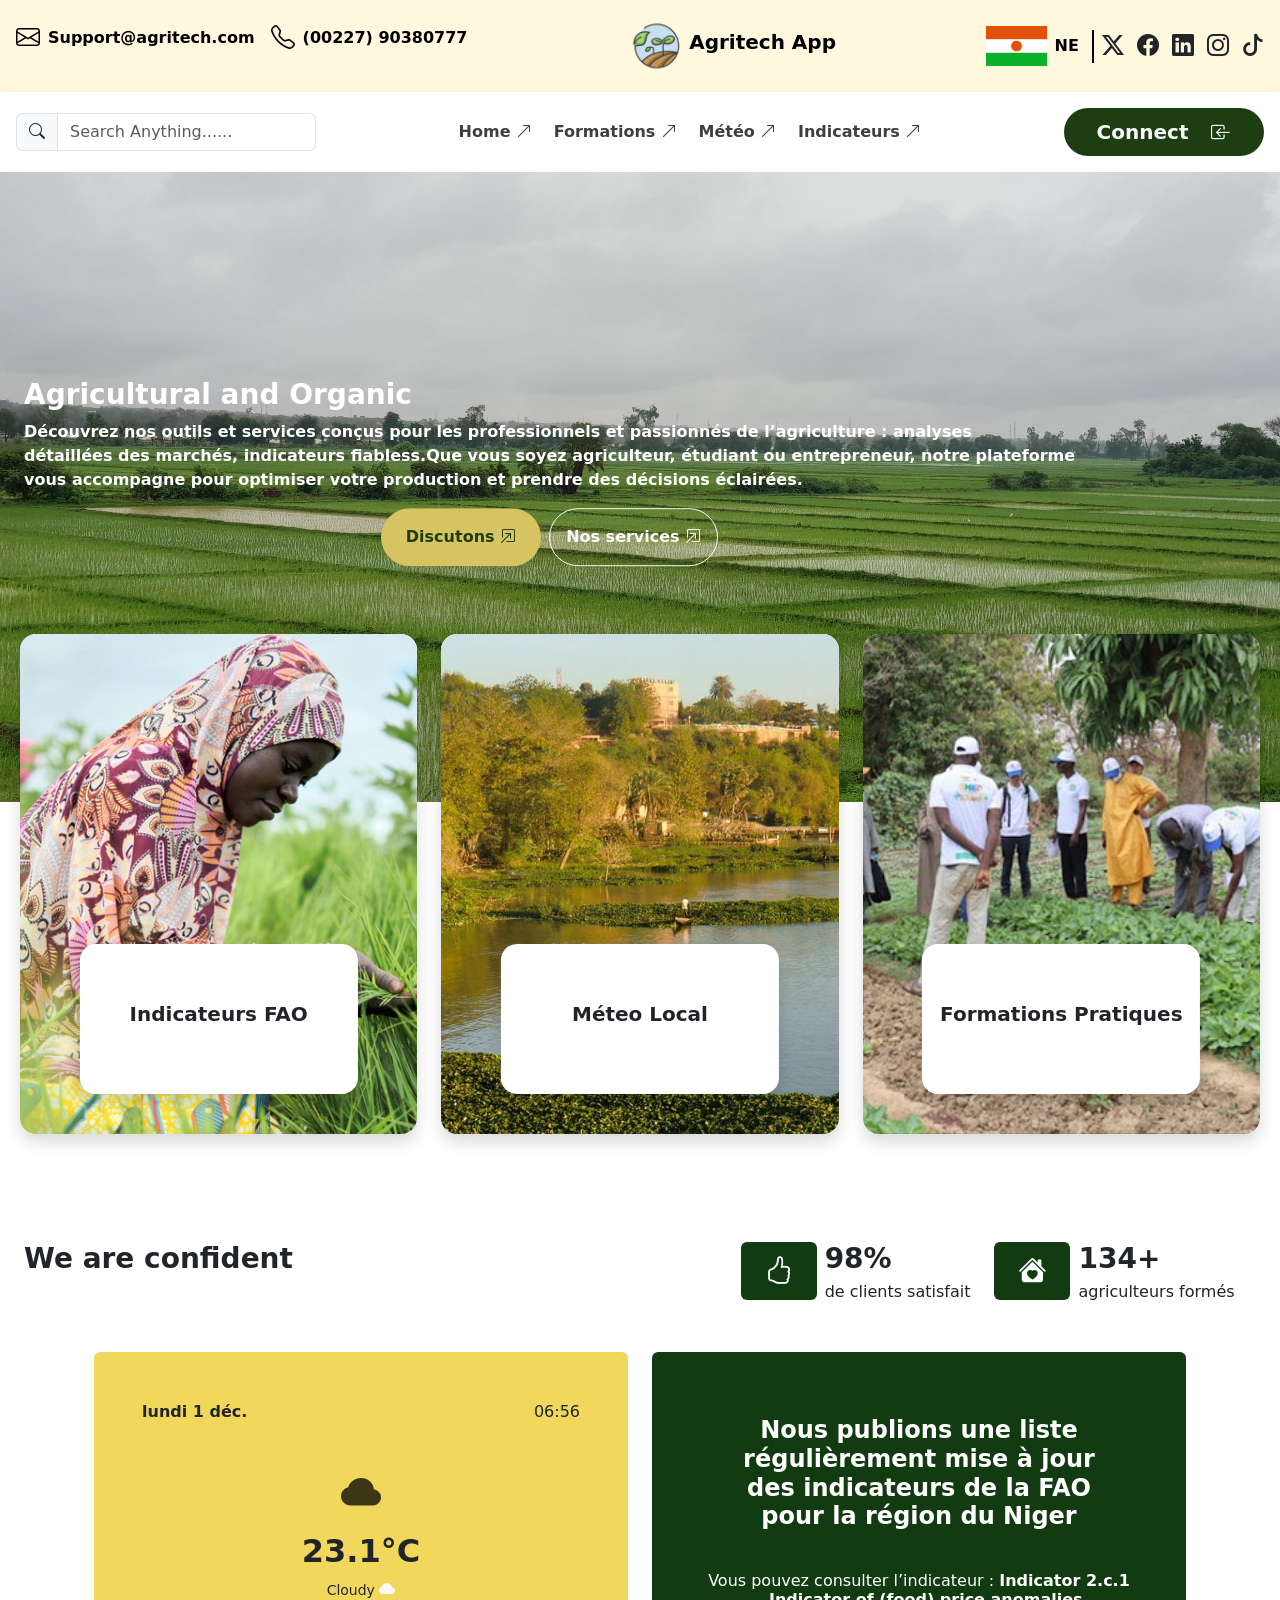
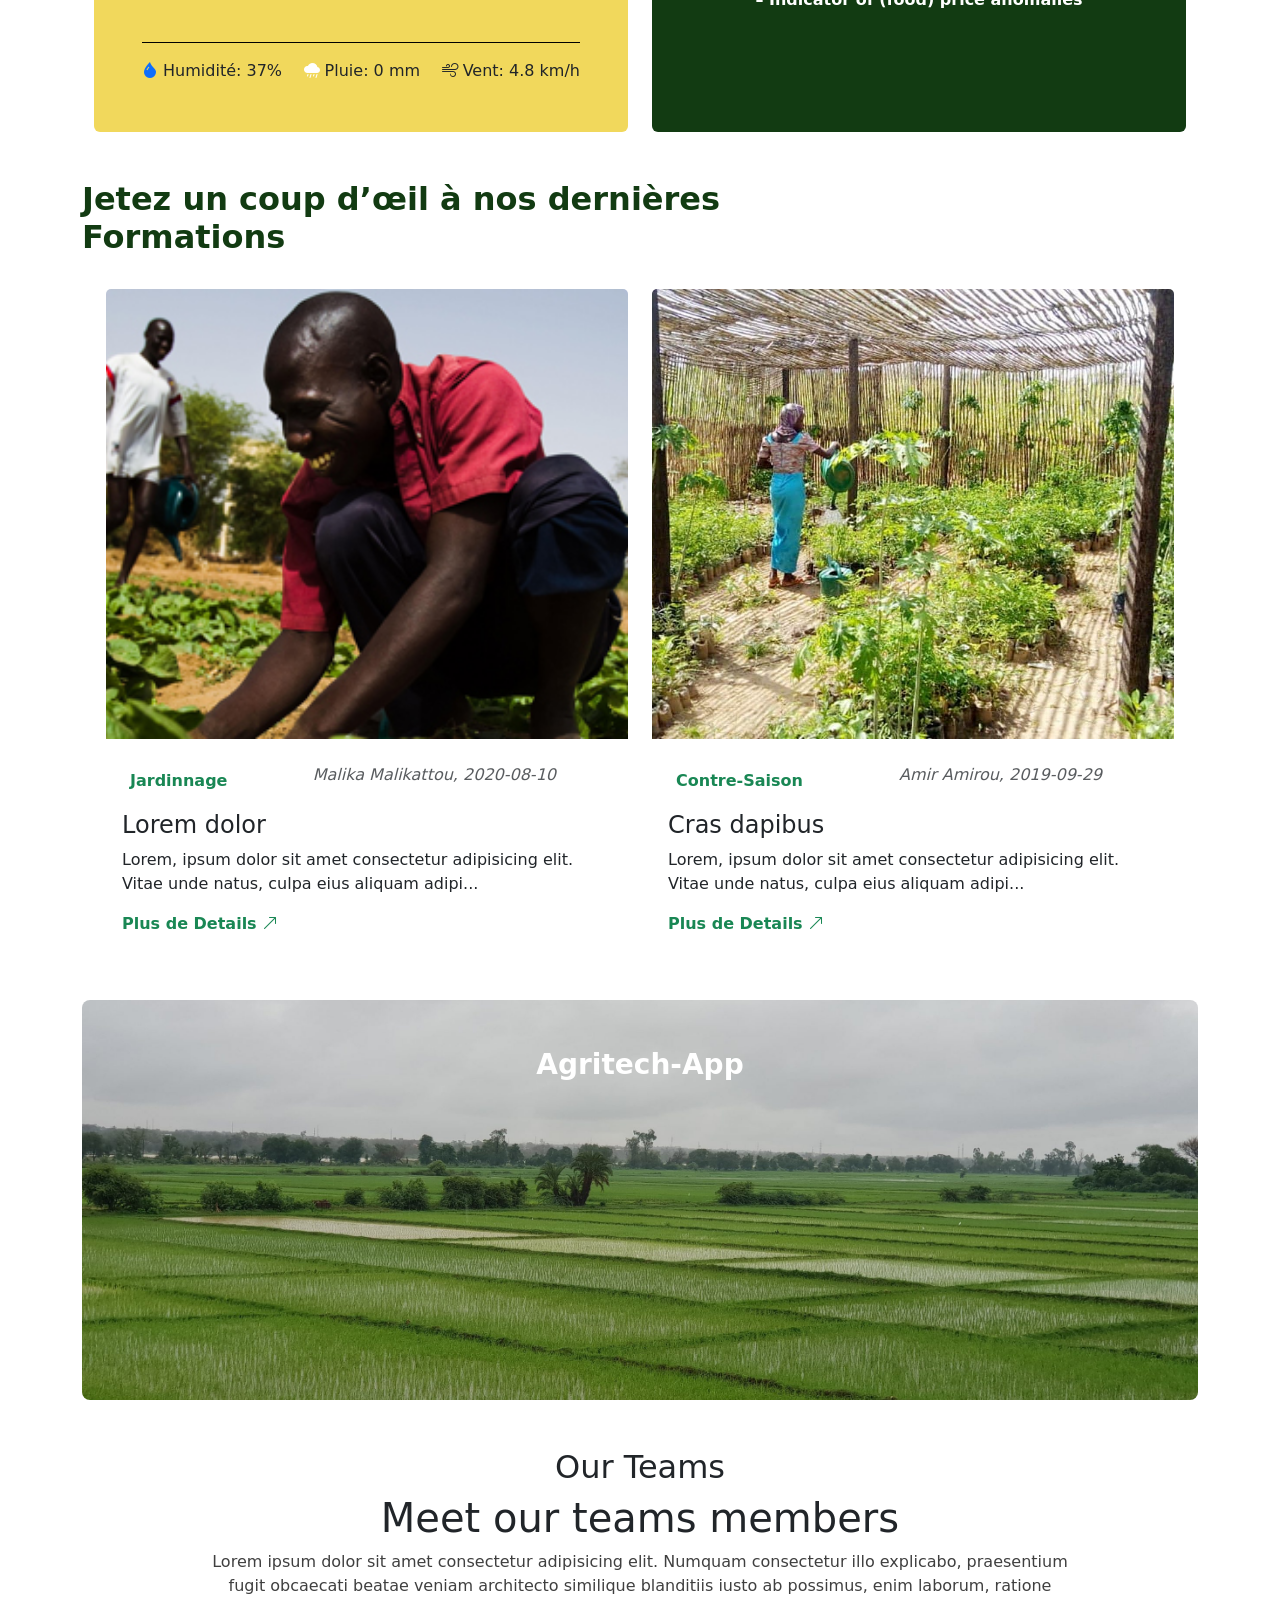
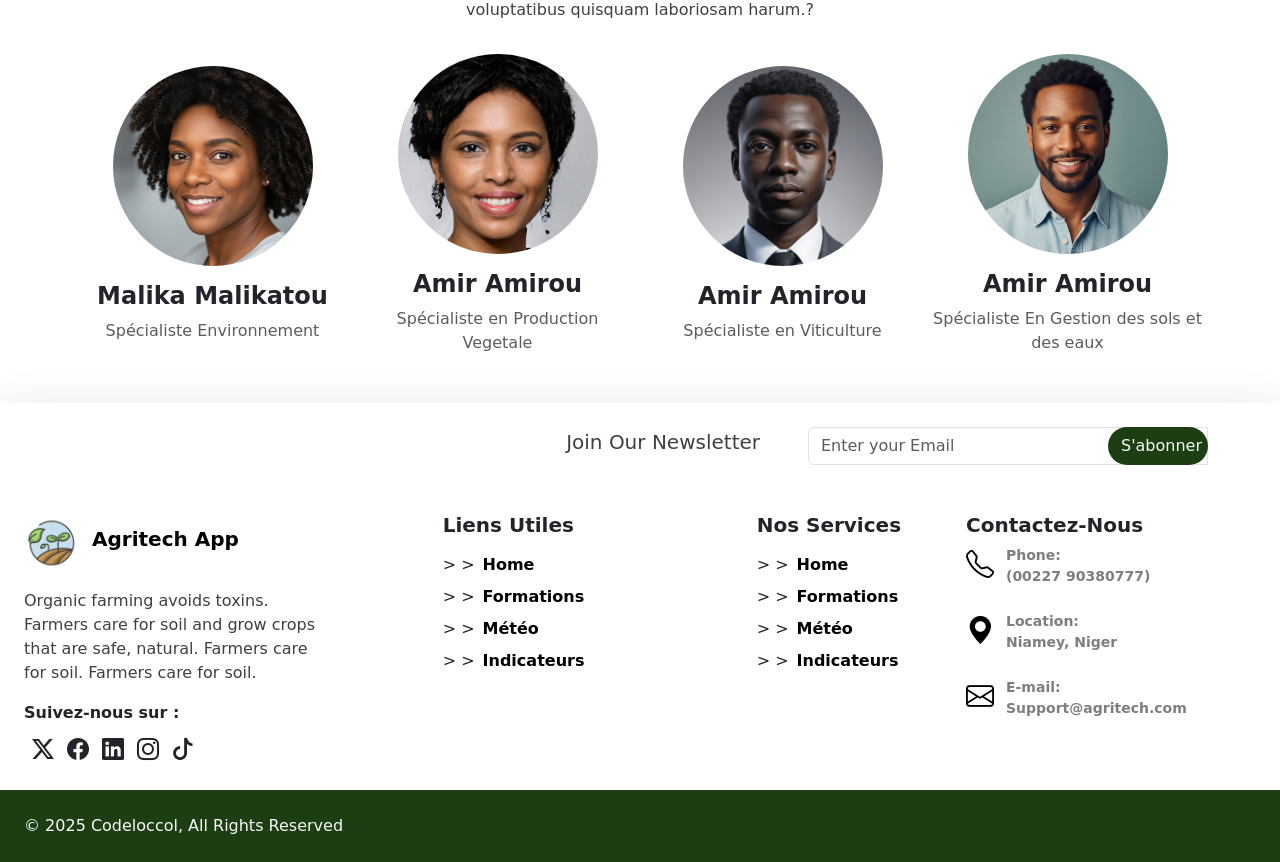
==== index.html @ 4d271063 "agritech" ====
<!DOCTYPE html>
<html lang="en">

<head>
    <meta charset="UTF-8">
    <meta name="viewport" content="width=device-width, initial-scale=1.0">
    <title>Agritech App</title>
    <link rel="stylesheet" href="./style.css">
    <link href="https://cdn.jsdelivr.net/npm/bootstrap@5.3.8/dist/css/bootstrap.min.css" rel="stylesheet"
        integrity="sha384-sRIl4kxILFvY47J16cr9ZwB07vP4J8+LH7qKQnuqkuIAvNWLzeN8tE5YBujZqJLB" crossorigin="anonymous">
    <link rel="stylesheet" href="https://cdn.jsdelivr.net/npm/bootstrap-icons@1.13.1/font/bootstrap-icons.min.css">
</head>

<body>

    <header class="container-fluid p-0">
        <nav class=" navbar bg-light none  w-100  bg-white ">
            <div class="container-fluid">
                <div class="d-flex justify-content-center align-items-center w-75">
                    <div class="image">
                        <img src="./assets/favico.png" alt="">
                    </div>
                    <h5 class="offcanvas-title couleur-2" id="offcanvasNavbarLabel">
                        Agritech Menu
                    </h5>
                </div>

                <button class="navbar-toggler shadow-none" type="button" data-bs-toggle="offcanvas"
                    data-bs-target="#offcanvasNavbar" aria-controls="offcanvasNavbar" aria-label="Toggle navigation">
                    <span class="navbar-toggler-icon"></span>
                </button>
                <div class="offcanvas offcanvas-start w-75" tabindex="-1" id="offcanvasNavbar"
                    aria-labelledby="offcanvasNavbarLabel">

                    <div class="offcanvas-header p-2">
                        <div class="d-flex justify-content-center align-items-center">
                            <div class="image">
                                <img src="./assets/favico.png" alt="">
                            </div>
                            <h5 class="offcanvas-title couleur-2" id="offcanvasNavbarLabel">
                                Agritech Menu
                            </h5>
                        </div>

                        <button type="button" class="btn-close" data-bs-dismiss="offcanvas" aria-label="Close"></button>
                    </div>
                    <div class="offcanvas-body">
                        <div class="w-75 text-center ">
                            <button type="button" class="btn verte p-2 text-light w-75 rounded-5 sieze fw-bold">
                                <span class="me-3 ">Connect</span>
                                <i class="bi bi-box-arrow-in-left"></i>
                            </button>
                        </div>
                        <hr>

                        <div class="d-flex flex-column ">
                            <a class="text-decoration-none m-2 text-black opacity-75 fw-bolder" href="./index.html">Home
                                <i class="bi bi-arrow-up-right"></i>
                            </a>
                            <a class="text-decoration-none m-2 text-black opacity-75 fw-bolder" href="#">Blogs
                                <i class="bi bi-arrow-up-right"></i>
                            </a>
                            <a class="text-decoration-none m-2 text-black opacity-75 fw-bolder" href="#">Météo
                                <i class="bi bi-arrow-up-right"></i>
                            </a>
                            <a class="text-decoration-none m-2 text-black opacity-75 fw-bolder" href="#">Indicateurs
                                <i class="bi bi-arrow-up-right"></i>
                            </a>

                        </div>

                        <hr>


                        <div class="socials text-center text-black opacity-75">
                            <h3>socials Links:</h3>
                            <div class=" d-flex justify-content-center align-items-center gap-4 mt-3">
                                <div class="logo d-flex justify-content-center align-items-center gap-2">
                                    <img src="./assets/Niger.png" alt="">
                                    <span class="text-black fw-bolder">NE</span>

                                </div>
                                <div class="border-start border-2 border-black">
                                    <i class="bi bi-twitter-x fs-2 ms-2"></i>
                                    <i class="bi bi-facebook fs-2 ms-2"></i>
                                    <i class="bi bi-linkedin fs-2 ms-2"></i>
                                    <i class="bi bi-instagram fs-2 ms-2"></i>
                                    <i class="bi bi-tiktok fs-2 ms-2"></i>
                                </div>

                            </div>

                        </div>
                        <div class="text-center mt-4 text-black fw-bolder">
                            <p><i class="bi bi-envelope me-2 fs-3"></i>
                                <span> Support@agritech.com</span>
                            </p>
                            <p><i class="bi bi-telephone me-2 fs-3"></i>
                                <span> (00227) 90380777</span>
                            </p>
                        </div>

                    </div>
                </div>
            </div>
        </nav>
        <section class="container-fluid p-0 w-100 none-2  bg-white">
            <div class=" container-fluid somon d-flex justify-content-between align-items-center p-3">
                <div
                    class="text-center text-black fw-bolder d-flex justify-content-start align-items-center gap-3 disparait">
                    <p class="d-flex justify-content-center align-items-center"><i class="bi bi-envelope me-2 fs-4"></i>
                        <span> Support@agritech.com</span>
                    </p>
                    <p class="d-flex justify-content-center align-items-center"><i
                            class="bi bi-telephone me-2 fs-4"></i>
                        <span> (00227) 90380777</span>
                    </p>
                </div>
                <div class="d-flex justify-content-center align-items-center">
                    <div class="image">
                        <img src="./assets/favico.png" alt="">
                    </div>
                    <h5 class="text-black fw-bold" id="">
                        Agritech App
                    </h5>
                </div>
                <div class=" d-flex justify-content-center align-items-center gap-4 ">
                    <div class="logo d-flex justify-content-center align-items-center gap-2">
                        <img src="./assets/Niger.png" alt="">
                        <span class="text-black fw-bolder">NE</span>

                    </div>
                    <div class="border-start border-2 border-black">
                        <i class="bi bi-twitter-x  ms-2"></i>
                        <i class="bi bi-facebook  ms-2"></i>
                        <i class="bi bi-linkedin  ms-2"></i>
                        <i class="bi bi-instagram  ms-2"></i>
                        <i class="bi bi-tiktok  ms-2"></i>
                    </div>

                </div>
            </div>
            <div class=" container-fluid p-3 shadow-sm d-flex justify-content-between align-items-center">
                <div class="input-group  widht none-3">
                    <span class="input-group-text" id="basic-addon1">
                        <i class="bi bi-search"></i>
                    </span>
                    <input type="text" class="form-control " placeholder="Search Anything......" aria-label="Username"
                        aria-describedby="basic-addon1">
                </div>
                <div class="">
                    <a class="text-decoration-none m-2 text-black opacity-75 fw-bolder animation"
                        href="./index.html"><span>Home</span>
                        <i class="bi bi-arrow-up-right"></i>
                    </a>
                    <a class="text-decoration-none m-2 text-black opacity-75 fw-bolder animation"
                        href="./formation.html"><span>Formations</span>
                        <i class="bi bi-arrow-up-right"></i>
                    </a>
                    <a class="text-decoration-none m-2 text-black opacity-75 fw-bolder animation"
                        href=""><span>Météo</span>
                        <i class="bi bi-arrow-up-right"></i>
                    </a>
                    <a class="text-decoration-none m-2 text-black opacity-75 fw-bolder animation"
                        href=""><span>Indicateurs</span>
                        <i class="bi bi-arrow-up-right"></i>
                    </a>

                </div>
                <div class="">
                    <button type="button" class="btn verte p-2 text-light connect rounded-5 fs-5 fw-bold footerHover ">
                        <a class="text-decoration-none text-light" href="./login.html">
                            <span class="me-3 ">Connect</span>
                            <i class="bi bi-box-arrow-in-left"></i>
                        </a>
                    </button>
                </div>
            </div>
        </section>
    </header>
    <main class="container-fluid p-0 w-100 ">
        <section class="position-relative">
            <img src="./assets/Home Carroussel (1).jpg" class="w-100 hero-70 object-fit-cover" alt="Agriculture">

            <div class="position-absolute  start-0 translate-middle-y ms-4 text-white" style="top: 300px;">
                <h3 class="fw-bold">Agricultural and Organic</h3>
                <p class="fw-bolder ">
                    Découvrez nos outils et services conçus pour les professionnels et passionnés de l’agriculture :
                    analyses <br> détaillées des marchés, indicateurs fiabless.Que vous soyez
                    agriculteur, étudiant ou entrepreneur, notre plateforme <br> vous accompagne pour optimiser votre
                    production et prendre des décisions éclairées.
                </p>

                <div class=" text-end d-flex justify-content-center align-items-center flex-wrap">
                    <button class="btn jaune fw-bolder rounded-5 px-4 p-3 me-2">
                        Discutons <i class="bi bi-box-arrow-in-up-right"></i>
                    </button>

                    <button class="btn btn-outline-light rounded-5 p-3 fw-bolder">
                        Nos services <i class="bi bi-box-arrow-in-up-right"></i>
                    </button>

                </div>
                <h2 class="text-light text-center none-4 mt-4">Agritech-App</h2>

            </div>
        </section>

        <section class="container-fluid position-relative" style="z-index:3; margin-top:-200px;">

            <!-- 768px -->
            <div class="row g-4 p-2  bloque ">



                <div class="col-md-4  h-100">
                    <div class="card custom-card border-0 shadow position-relative rounded-4 overflow-hidden text-center d-flex justify-content-center align-items-center"
                        style="height: 400px;">


                        <i class="bi bi-graph-up-arrow text-success fs-3"></i>
                        <h2 class="fw-bold mb-4 fs-5">Indicateurs FAO</h2>

                        <div class=" mt-2">
                            <p class="text-center small p-2">
                                Lorem ipsum dolor sit amet, consectetur adipiscing elit.
                                Aenean commodo ligula eget dolor. Aenean massa.
                                Cum sociis natoque penatibus et magnis.

                            </p>
                            <a href="#"
                                class="card-link fw-bold text-success text-decoration-none d-inline-block px-3 py-2  transition ">
                                Plus de Détails <br><i class="bi bi-arrow-up-right"></i>
                            </a>
                        </div>
                    </div>
                </div>

                <div class="col-md-4  h-100">
                    <div class="card custom-card border-0 shadow position-relative rounded-4 overflow-hidden text-center d-flex justify-content-center align-items-center"
                        style="height: 400px;">


                        <i class="bi bi-cloud-sun fs-3 text-success"></i>
                        <h2 class="fw-bold mb-4 fs-5">Méteo Local</h2>

                        <div class=" mt-2">
                            <p class="text-center small p-2">
                                Lorem ipsum dolor sit amet, consectetur adipiscing elit.
                                Aenean commodo ligula eget dolor. Aenean massa.
                                Cum sociis natoque penatibus et magnis.

                            </p>
                            <a href="#"
                                class="card-link fw-bold text-success text-decoration-none d-inline-block px-3 py-2  transition ">
                                Plus de Détails <br><i class="bi bi-arrow-up-right"></i>
                            </a>
                        </div>
                    </div>
                </div>

                <div class="col-md-4  h-100">
                    <div class="card custom-card border-0 shadow position-relative rounded-4 overflow-hidden text-center d-flex justify-content-center align-items-center"
                        style="height: 400px;">


                        <i class="bi bi-journal-check fs-3 text-success"></i>
                        <h2 class="fw-bold mb-4 fs-5">Formations Pratiques</h2>

                        <div class=" mt-2">
                            <p class="text-center small p-2">
                                Lorem ipsum dolor sit amet, consectetur adipiscing elit.
                                Aenean commodo ligula eget dolor. Aenean massa.
                                Cum sociis natoque penatibus et magnis.

                            </p>
                            <a href="#"
                                class="card-link fw-bold text-success text-decoration-none d-inline-block px-3 py-2  transition ">
                                Plus de Détails <br><i class="bi bi-arrow-up-right"></i>
                            </a>
                        </div>
                    </div>
                </div>



            </div>


            <!-- 768px -->

























            <div class="row g-4 p-2 noe10">


                <div class="col-md-4 ">
                    <div class="card custom-card border-0 shadow position-relative rounded-4 overflow-hidden">

                        <div class="">
                            <img src="./assets/FAO_Statistic_Landing (1).jpg"
                                class="w-100 h-100 object-fit-cover card-img-bg displaynone " alt=""
                                style="height: 500px !important;">
                        </div>
                        <div class="white-card position-absolute bg-white shadow text-center rounded-4 p-3">
                            <i class="bi bi-graph-up-arrow text-success hoverlay fs-3"></i>
                            <h2 class="fw-bold mb-4 fs-5">Indicateurs FAO</h2>

                            <div class="extra-content mt-2">
                                <p class="text-center small">
                                    Lorem ipsum dolor sit amet, consectetur adipiscing elit.
                                    Aenean commodo ligula eget dolor. Aenean massa.
                                    Cum sociis natoque penatibus et magnis.
                                    Cum sociis natoque penatibus et magnis.
                                </p>
                                <a href="#"
                                    class="card-link fw-bold text-success text-decoration-none d-inline-block px-3 py-2  transition text-nowrap voiboutton">
                                    Plus de Détails <i class="bi bi-arrow-up-right"></i>
                                </a>
                            </div>
                        </div>
                    </div>
                </div>

                <div class="col-md-4">
                    <div class="card custom-card border-0 shadow position-relative rounded-4 overflow-hidden">

                        <div class="">
                            <img src="./assets/Météo_Landing (1).jpg"
                                class="w-100 h-100 object-fit-cover card-img-bg displaynone " alt=""
                                style="height: 500px !important;">
                        </div>
                        <div class="white-card position-absolute bg-white shadow text-center rounded-4 p-3">
                            <i class="bi bi-cloud-sun fs-3 text-success hoverlay "></i>
                            <h2 class="fw-bold mb-4 fs-5">Méteo Local</h2>

                            <div class="extra-content mt-2">
                                <p class="text-center small">
                                    Lorem ipsum dolor sit amet, consectetur adipiscing elit.
                                    Aenean commodo ligula eget dolor. Aenean massa.
                                    Cum sociis natoque penatibus et magnis.
                                    Cum sociis natoque penatibus et magnis.
                                </p>
                                <a href="#"
                                    class="card-link fw-bold text-success text-decoration-none d-inline-block px-3 py-2  transition text-nowrap voiboutton">
                                    Plus de Détails <i class="bi bi-arrow-up-right"></i>
                                </a>
                            </div>
                        </div>
                    </div>
                </div>

                <div class="col-md-4 ">
                    <div class="card custom-card border-0 shadow position-relative rounded-4 overflow-hidden">

                        <div class="">
                            <img src="./assets/Formation_Landing (1).jpg"
                                class="w-100 h-100 object-fit-cover card-img-bg displaynone " alt=""
                                style="height: 500px !important;">
                        </div>
                        <div class="white-card position-absolute bg-white shadow text-center rounded-4 p-3">
                            <i class="bi bi-journal-check fs-3 text-success hoverlay "></i>
                            <h2 class="fw-bold mb-4 fs-5">Formations Pratiques</h2>

                            <div class="extra-content mt-2">
                                <p class="text-center small">
                                    Lorem ipsum dolor sit amet, consectetur adipiscing elit.
                                    Aenean commodo ligula eget dolor. Aenean massa.
                                    Cum sociis natoque penatibus et magnis.
                                    Cum sociis natoque penatibus et magnis.
                                </p>
                                <a href="#"
                                    class="card-link fw-bold text-success text-decoration-none d-inline-block px-3 py-2  transition text-nowrap voiboutton">
                                    Plus de Détails <i class="bi bi-arrow-up-right"></i>
                                </a>
                            </div>
                        </div>
                    </div>
                </div>



            </div>



            </div>
        </section>



        <section class="container-fluid flex-column">

            <div class="container-fluid row  py-5 mt-5">
                <div class="container-fluid d-flex justify-content-between align-items-center flex-wrap ">

                    <div>
                        <h3 class="fw-bolder mb-4">We are confident</h3>

                    </div>

                    <div class="row">
                        <div class=" col-md-6 d-flex align-items-center justify-content-center gap-2">
                            <div class="p-2 px-4 text-white rounded" style="background:#123b12;">
                                <i class="bi bi-hand-thumbs-up fs-3"></i>
                            </div>
                            <div>
                                <span class="fw-bold fs-3">98%</span><br>
                                <small class="fs-6 text-nowrap">de clients satisfait</small>
                            </div>
                        </div>

                        <div class="col-md-6 d-flex align-items-center justify-content-center gap-2">
                            <div class="p-2  px-4  text-white rounded" style="background:#123b12;">
                                <i class="bi bi-house-heart-fill fs-3"></i>
                            </div>
                            <div>
                                <span class="fw-bold fs-3">134+</span><br>
                                <small class="fs-6 text-nowrap">agriculteurs formés</small>
                            </div>
                        </div>
                    </div>

                </div>
            </div>

            <div class=" container row g-4   mx-auto">
                <div class="col-lg-6  col-md-6 col-md-12  mt-4">
                    <div class="p-5 rounded  " style="background:#f1d85c;height: 380px; ">
                        <div class="d-flex justify-content-between align-items-center flex-wrap">
                            <strong>lundi 1 déc.</strong>
                            <span>06:56</span>
                        </div>

                        <div class="text-center my-4 p-3">
                            <i class="bi bi-cloud-fill fs-1 text-black opacity-75"></i>
                            <h2 class="fw-bold mt-2">23.1°C</h2>
                            <small>Cloudy
                                <i class="bi bi-cloud-fill  text-light fs-6"></i>
                            </small>
                        </div>

                        <div
                            class="d-flex justify-content-between align-items-center flex-wrap border-top border-black  pt-3">
                            <span><i class="bi bi-droplet-fill text-primary"></i> Humidité: 37%</span>
                            <span><i class="bi bi-cloud-rain-fill text-white"></i> Pluie: 0 mm</span>
                            <span><i class="bi bi-wind"></i> Vent: 4.8 km/h</span>
                        </div>
                    </div>
                </div>

                <div class="col-lg-6  col-md-6 col-md-12 mt-4">
                    <div class="p-5 rounded text-white " style="background:#123b12; height: 380px;">
                        <h4 class="fw-bold text-center p-3">
                            Nous publions une liste régulièrement mise à jour des indicateurs de la FAO pour la région
                            du Niger
                        </h4>
                        <h6 class="mt-3 mb-0 p-2 text-center">
                            Vous pouvez consulter l’indicateur :
                            <strong>Indicator 2.c.1 – Indicator of (food) price anomalies</strong>
                        </h6>
                    </div>
                </div>
            </div>
        </section>
        <section class="container  ">
            <div class="mt-5 ">
                <h2 class="fw-bold" style="color: #123b12;">Jetez un coup d’œil à nos dernières <br> Formations</h2>
            </div>

            <div class="container row g-4 m-auto">

                <div class="col-lg-6 col-md-6 col-md-12 ">
                    <div class="card h-100 border-0">
                        <img src="./assets/Blog-img-1.jpg" class="card-img-top" alt="Jardinage"
                            style="height: 450px; object-fit: cover;">

                        <div class="card-body">
                            <div class="d-flex justify-content-between align-items-center flex-wrap p-2">
                                <p class="text-success mb-1 fw-semibold">Jardinnage</p>
                                <p class="fst-italic text-muted me-5 ">Malika Malikattou, 2020-08-10</p>

                            </div>

                            <h4 class="card-title mb-2">Lorem dolor</h4>

                            <p class="card-text">
                                Lorem, ipsum dolor sit amet consectetur adipisicing elit. Vitae unde natus,
                                culpa eius aliquam adipi...
                            </p>


                            <a href="#" class="fw-semibold text-success text-decoration-none fw-bold">
                                Plus de Details <i class="bi bi-arrow-up-right"></i>
                            </a>
                        </div>
                    </div>
                </div>
                <div class="col-lg-6  col-md-6 col-md-12">
                    <div class="card h-100 border-0">
                        <img src="./assets/Blog-img-9.jpg" class="card-img-top" alt="Contre-Saison"
                            style="height: 450px;object-fit: cover; ">

                        <div class="card-body">
                            <div class="d-flex justify-content-between align-items-center flex-wrap p-2">
                                <p class="text-success mb-1 fw-semibold">Contre-Saison</p>
                                <p class="fst-italic text-muted me-5 ">Amir Amirou, 2019-09-29</p>

                            </div>

                            <h4 class="card-title mb-2">Cras dapibus</h4>

                            <p class="card-text">
                                Lorem, ipsum dolor sit amet consectetur adipisicing elit. Vitae unde natus,
                                culpa eius aliquam adipi...
                            </p>


                            <a href="#" class="fw-semibold text-success text-decoration-none fw-bold">
                                Plus de Details <i class="bi bi-arrow-up-right"></i>
                            </a>
                        </div>
                    </div>
                </div>

            </div>
        </section>
        <section class="container-fluid mt-5">
            <div class="container m-auto position-relative">
                <img class="img-fluid w-100 rounded-3" src="./assets/Home Carroussel (1).jpg" alt=""
                    style="height: 400px;object-fit: cover;">

                <h3 class="text-white  position-absolute top-0 start-50 bottom-100 mt-5 translate-middle fw-bold">
                    Agritech-App
                </h3>
            </div>


            <div class="container m-auto mt-5">
                <div class="text-center">
                    <h2>Our Teams</h2>
                    <h1>Meet our teams members</h1>
                    <p class="text-black opacity-75">Lorem ipsum dolor sit amet consectetur adipisicing elit. Numquam
                        consectetur illo
                        explicabo,
                        praesentium <br>fugit obcaecati beatae veniam architecto similique blanditiis iusto ab possimus,
                        enim
                        laborum, ratione <br> voluptatibus quisquam laboriosam harum.?</p>

                </div>
                <div class="row text-center justify-content-center mt-4 ">



                    <!-- 3 -->
                    <div
                        class="col-12 col-sm-6 col-lg-3 mb-4  p-2 d-flex justify-content-center align-items-center flex-column">
                        <div class="image-taille">
                            <img src="./assets/avatar-1.png" class="rounded-circle " alt="">

                        </div>
                        <h4 class="mt-3 fw-semibold">Malika Malikatou</h4>
                        <p class="text-muted m-0">Spécialiste Environnement</p>
                    </div>
                    <div
                        class="col-12 col-sm-6 col-lg-3 mb-4   p-2  d-flex justify-content-center align-items-center flex-column">
                        <div class="image-taille">
                            <img src="./assets/avatar-4.jpeg" class="rounded-circle " alt="">

                        </div>
                        <h4 class="mt-3 fw-semibold">Amir Amirou</h4>
                        <p class="text-muted m-0">Spécialiste en Production Vegetale</p>
                    </div>
                    <div
                        class="col-12 col-sm-6 col-lg-3 mb-4   p-2  d-flex justify-content-center align-items-center flex-column">
                        <div class="image-taille">
                            <img src="./assets/avatar-2.jpg" class="rounded-circle " alt="">

                        </div>
                        <h4 class="mt-3 fw-semibold">Amir Amirou</h4>
                        <p class="text-muted m-0">Spécialiste en Viticulture</p>
                    </div>
                    <div
                        class="col-12 col-sm-6 col-lg-3 mb-4   p-2  d-flex justify-content-center align-items-center flex-column">
                        <div class="image-taille">
                            <img src="./assets/avatar-3.png" class="rounded-circle " alt="">

                        </div>
                        <h4 class="mt-3 fw-semibold">Amir Amirou</h4>
                        <p class="text-muted m-0 fs-6">Spécialiste En Gestion des sols et des eaux</p>
                    </div>

                </div>

            </div>

        </section>


    </main>


    <footer class="container-fluid p-0 bg-light w-100">
        <section class="bg-white w-100 shadow-lg">

            <div class="w-100 ">
                <div class=" mt-3  d-flex justify-content-end align-items-center gap-5 me-5 p-4">
                    <h5 class="fs-5 text-black opacity-75 text-nowrap">Join Our Newsletter </h5>
                    <div class="input-group input-largeur">
                        <input type="email" class="form-control position-relative w-75 none-2"
                            placeholder="Enter your Email">
                        <button class="btn  rounded-5 position-absolute  left text-light verte" style="width: 100px;">
                            S'abonner</button>
                    </div>
                </div>
                <div class=" p-4">
                    <div class="row gy-4">
                        <div class="col-lg-4 col-md-6">
                            <div class="d-flex align-items-center mb-3">
                                <div class="image me-2">
                                    <img src="./assets/favico.png" alt="" class="img-fluid">
                                </div>
                                <h5 class="fw-bold text-black">Agritech App</h5>
                            </div>

                            <p class="text-black opacity-75 w-75">
                                Organic farming avoids toxins. Farmers care for soil and grow crops that are
                                safe, natural. Farmers care for soil. Farmers care for soil.
                            </p>

                            <div class="mt-3">
                                <span class="fw-bolder">Suivez-nous sur :</span>
                                <div class="mt-2">
                                    <i class="bi bi-twitter-x ms-2"></i>
                                    <i class="bi bi-facebook ms-2"></i>
                                    <i class="bi bi-linkedin ms-2"></i>
                                    <i class="bi bi-instagram ms-2"></i>
                                    <i class="bi bi-tiktok ms-2"></i>
                                </div>
                            </div>
                        </div>
                        <div class="col-lg-3 col-md-6">
                            <h5 class="fw-bold">Liens Utiles</h5>
                            <ul class="list-unstyled mt-3">
                                <li class="mb-2 d-flex align-items-center gap-2">
                                    <span>> ></span> <a href="#"
                                        class="text-black fw-bold text-decoration-none">Home</a>
                                </li>
                                <li class="mb-2 d-flex align-items-center gap-2">
                                    <span>> ></span> <a href="#"
                                        class="text-black fw-bold text-decoration-none">Formations</a>
                                </li>
                                <li class="mb-2 d-flex align-items-center gap-2">
                                    <span>> ></span> <a href="#"
                                        class="text-black fw-bold text-decoration-none">Météo</a>
                                </li>
                                <li class="mb-2 d-flex align-items-center gap-2">
                                    <span>> ></span> <a href="#"
                                        class="text-black fw-bold text-decoration-none">Indicateurs</a>
                                </li>
                            </ul>
                        </div>
                        <div class="col-lg-2 col-md-6">
                            <h5 class="fw-bold">Nos Services</h5>
                            <ul class="list-unstyled mt-3">
                                <li class="mb-2 d-flex align-items-center gap-2">
                                    <span>> ></span> <a href="#"
                                        class="text-black fw-bold text-decoration-none">Home</a>
                                </li>
                                <li class="mb-2 d-flex align-items-center gap-2">
                                    <span>> ></span> <a href="#"
                                        class="text-black fw-bold text-decoration-none">Formations</a>
                                </li>
                                <li class="mb-2 d-flex align-items-center gap-2">
                                    <span>> ></span> <a href="#"
                                        class="text-black fw-bold text-decoration-none">Météo</a>
                                </li>
                                <li class="mb-2 d-flex align-items-center gap-2">
                                    <span>> ></span> <a href="#"
                                        class="text-black fw-bold text-decoration-none">Indicateurs</a>
                                </li>
                            </ul>
                        </div>
                        <div class="col-lg-2 col-md-6 text-nowrap">
                            <h5 class="fw-bold">Contactez-Nous</h5>
                            <a class="text-decoration-none  text-black  fw-bolder d-flex gap-1 size mt-2" href="">
                                <i class="bi bi-telephone me-2 fs-3"></i>
                                <span class="text-black d-flex flex-column opacity-50">Phone:
                                    <span>(00227 90380777)</span>
                                </span>

                            </a>
                            <a class="text-decoration-none  text-black fw-bolder d-flex gap-1 size mt-4" href="">
                                <i class="bi bi-geo-alt-fill fs-3 me-2"></i>
                                <span class="text-black d-flex flex-column opacity-50">Location:
                                    <span>Niamey, Niger</span>
                                </span>

                            </a>
                            <a class="text-decoration-none  text-blackfw-bolder d-flex gap-1 size mt-4" href="">
                                <i class="bi bi-envelope fs-3 me-2 text-black"></i>
                                <span class="text-black d-flex flex-column opacity-50 fw-bolder">E-mail:
                                    <span>Support@agritech.com</span>
                                </span>

                            </a>
                        </div>

                    </div>
                </div>
                <div class="w-100 verte footerHover">
                    <p class="text-light fs-6 text-start p-4 m-0">
                        &copy; 2025 Codeloccol, All Rights Reserved
                    </p>
                </div>

        </section>
    </footer>









    <script src="https://cdn.jsdelivr.net/npm/bootstrap@5.3.8/dist/js/bootstrap.bundle.min.js"
        integrity="sha384-FKyoEForCGlyvwx9Hj09JcYn3nv7wiPVlz7YYwJrWVcXK/BmnVDxM+D2scQbITxI"
        crossorigin="anonymous"></script>
</body>

</html>
---- style.css ----
* {
    margin: 0;
    padding: 0;
    box-sizing: border-box;
}

body {
    min-height: 100vh;
}

.couleur {
    background-color: #FEF7DF !important;
}

.image {
    width: 60px;
    height: 60px;
}

.image img {
    width: 100%;
    height: 100%;
}

.couleur-2 {
    color: #565754;
}

.sieze span {
    font-size: 20px;
}

.sieze i {
    font-size: 20px;
}

.logo {
    width: 70px;
    height: 40px;
}

.logo img {
    width: 100%;
    height: 100%;
    object-fit: cover;
}

.none {
    display: none !important;
    position: fixed !important;
    z-index: 1000;
}

.somon {
    background-color: #FFF7DE;
}

.ms-2 {
    font-size: 22px;
}

.widht {
    width: 300px !important;
}

.connect {
    width: 200px;
}

.verte {
    background-color: #1D3D13 !important;
}

.animation i {
    display: inline-block;
    transition: transform 0.3s ease;
}

.animation:hover i {
    transform: translateX(5px);
}

.input-largeur {
    width: 400px !important;
}

.taille {
    width: 92% !important;
}

.size {
    font-size: 14px !important;
}

.hero-70 {
    height: 70vh;
}

.object-fit-cover {
    object-fit: cover;
}

.left {
    right: 0;
}

.jaune {
    background-color: #D6C361 !important;
    color: #1D3D13 !important;
}

.jaune:hover {
    background-color: #d6c261b4 !important;
}

.blanc:hover {
    background-color: #1d3d1393 !important;
}

.hover-button:hover {
    background-color: #1B9161 !important;
    color: white;
}

.footerHover:hover {
    background-color: #1d3d13e9 !important;
}

.none-4 {
    display: none;
}

.container img {
    height: 400px;
    object-fit: cover;
}

.image-taille {
    width: 200px;
    height: 200px;

}

.image-taille img {
    width: 100%;
    height: 100%;
}

.white-card {
    position: absolute;
    bottom: 40px;
    left: 50%;
    transform: translateX(-50%);
    width: 70%;
    max-height: 150px;
    overflow: hidden;
    transition: max-height 0.6s ease, transform 0.6s ease, width 0.6s ease, padding 0.6s ease;
    background-color: rgba(255, 255, 255, 0.95);
    padding: 10px;
    border-radius: 1rem;
}

.custom-card:hover .white-card {
    max-height: 400px;
    width: 85%;
    padding: 20px;
}

.extra-content {
    opacity: 0;
    transition: opacity 0.3s ease 0.2s;
}

.white-card .hoverlay {
    opacity: 0;
    transition: opacity 0.3s ease 0.2s;
}

.custom-card:hover .hoverlay {
    opacity: 1;
}

.custom-card:hover .extra-content {
    opacity: 1;
}

.card-img-bg {
    transition: transform 1s ease-in-out;
}

.custom-card:hover .card-img-bg {
    transform: scale(1.4) rotate(20deg);
}

.voiboutton:hover {
    padding: 15px !important;
    border-radius: 18px;
    background-color: #1D3D13 !important;
    color: white !important;

}

section .bloque {
    display: none;
}
.formation-animation {
    transition: transform 0.4s ease, opacity 0.4s ease;
}

.formation-animation:hover {
    transform: scale(1.06);
    opacity: 0.8;
    cursor: pointer;
}




@media (max-width:768px) {
    .none-3 {
        display: none !important;
    }

    div .disparait {
        display: none !important;
    }

    .none-4 {
        display: block !important;
    }

    .displaynone {
        opacity: 0;

    }

    .blook {
        display: block !important;
    }

    section .bloque {
        display: block;
        display: flex;
    }
    .noe10{
        display: none !important;
    }


}

@media (max-width:425px) {
    .none {
        display: block !important;
    }

    .none-2 {
        display: none !important;
    }

}

































































.navbar-toggler {
    display: none;
}


@media (max-width: 425px) {
    .navbar-toggler {
        display: block;
    }


    .navbar-nav {
        display: none !important;
    }
}
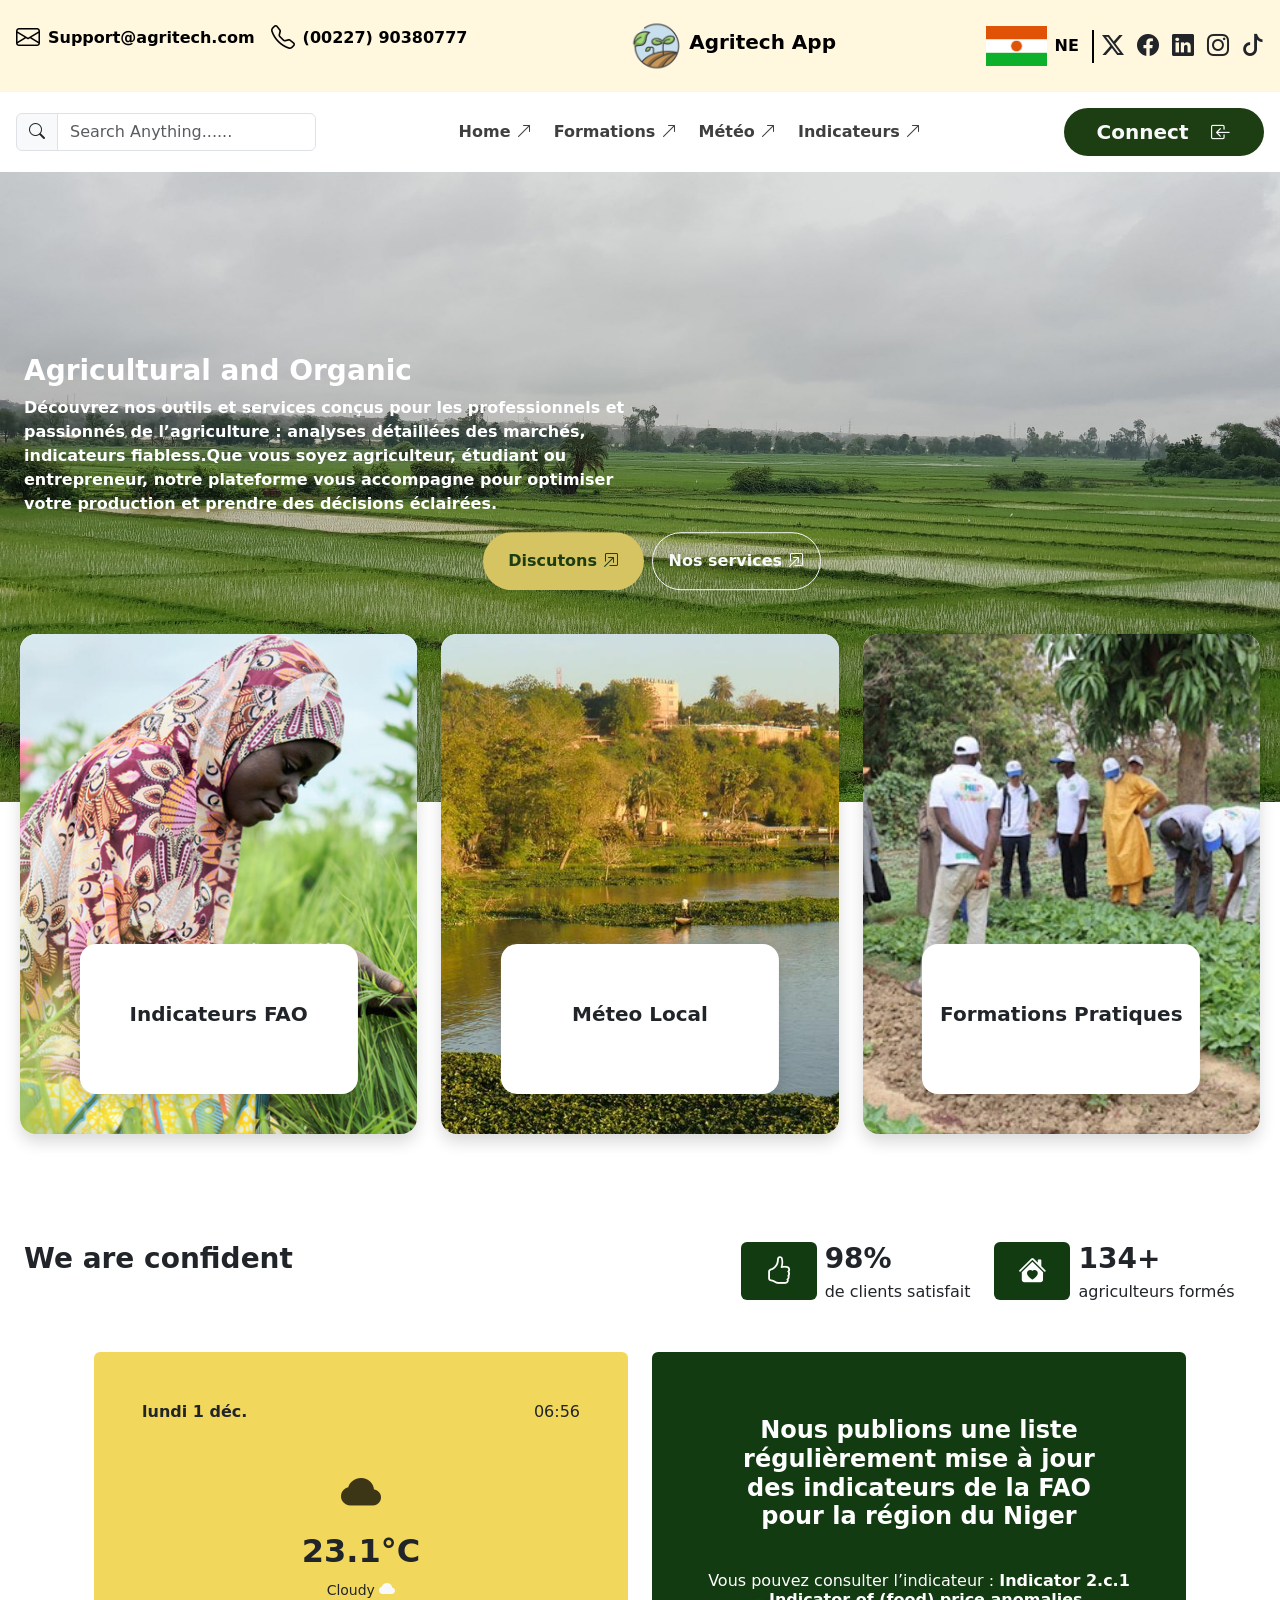
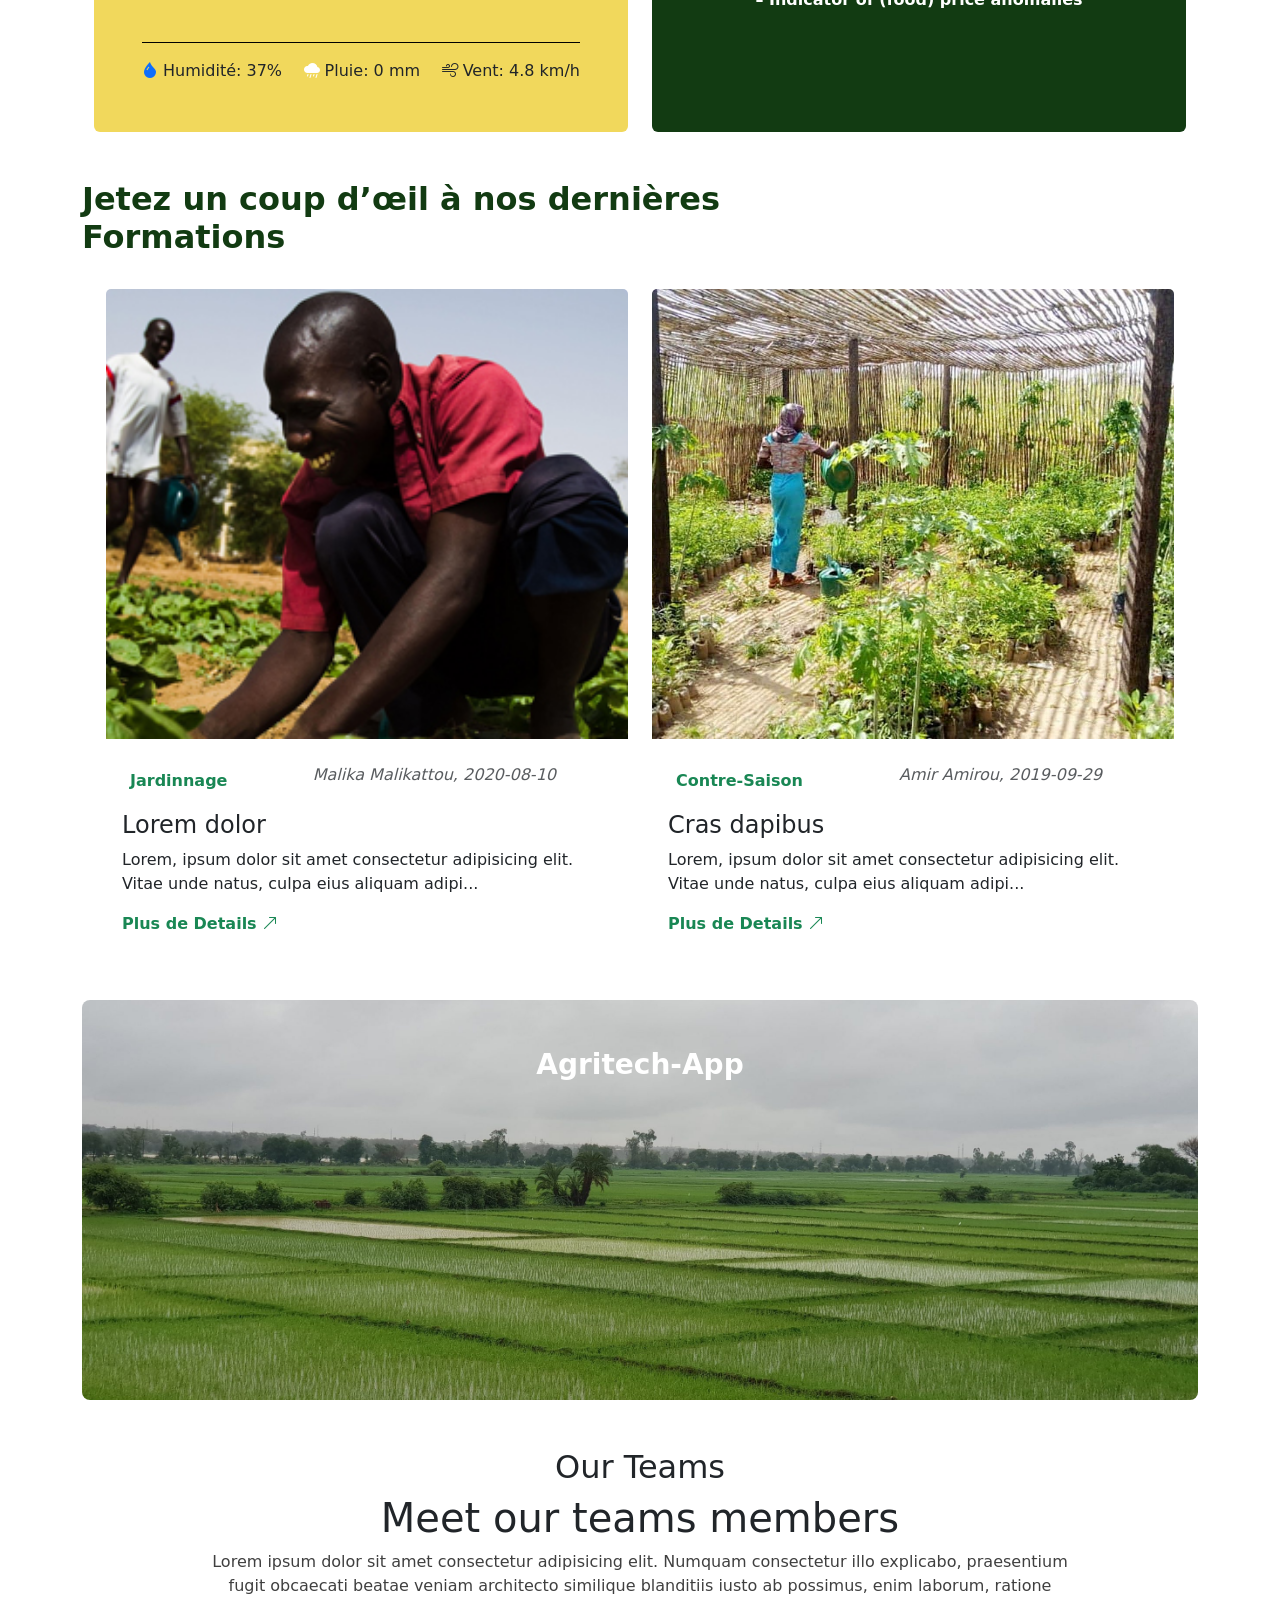
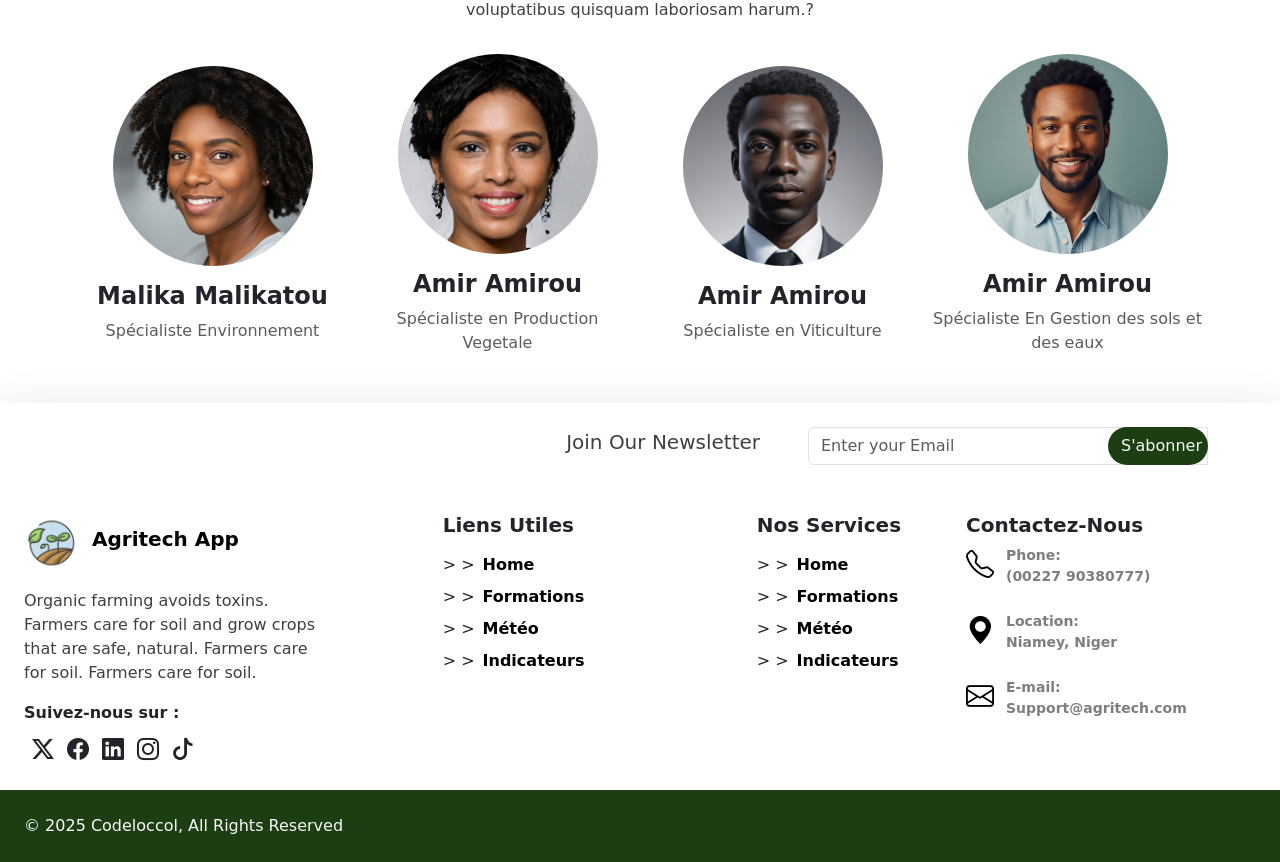
==== commit 2eda6e61: "correction" ====
--- a/index.html
+++ b/index.html
@@ -184,12 +184,12 @@
 
             <div class="position-absolute  start-0 translate-middle-y ms-4 text-white" style="top: 300px;">
                 <h3 class="fw-bold">Agricultural and Organic</h3>
-                <p class="fw-bolder ">
-                    Découvrez nos outils et services conçus pour les professionnels et passionnés de l’agriculture :
-                    analyses <br> détaillées des marchés, indicateurs fiabless.Que vous soyez
-                    agriculteur, étudiant ou entrepreneur, notre plateforme <br> vous accompagne pour optimiser votre
-                    production et prendre des décisions éclairées.
-                </p>
+                    <p class="fw-bolder col-12 col-md-6 text-start ">
+                        Découvrez nos outils et services conçus pour les professionnels et passionnés de l’agriculture :
+                        analyses détaillées des marchés, indicateurs fiabless.Que vous soyez
+                        agriculteur, étudiant ou entrepreneur, notre plateforme vous accompagne pour optimiser votre
+                        production et prendre des décisions éclairées.
+                    </p>
 
                 <div class=" text-end d-flex justify-content-center align-items-center flex-wrap">
                     <button class="btn jaune fw-bolder rounded-5 px-4 p-3 me-2">
@@ -201,7 +201,7 @@
                     </button>
 
                 </div>
-                <h2 class="text-light text-center none-4 mt-4">Agritech-App</h2>
+                <h2 class="text-light text-center none-4">Agritech-App</h2>
 
             </div>
         </section>
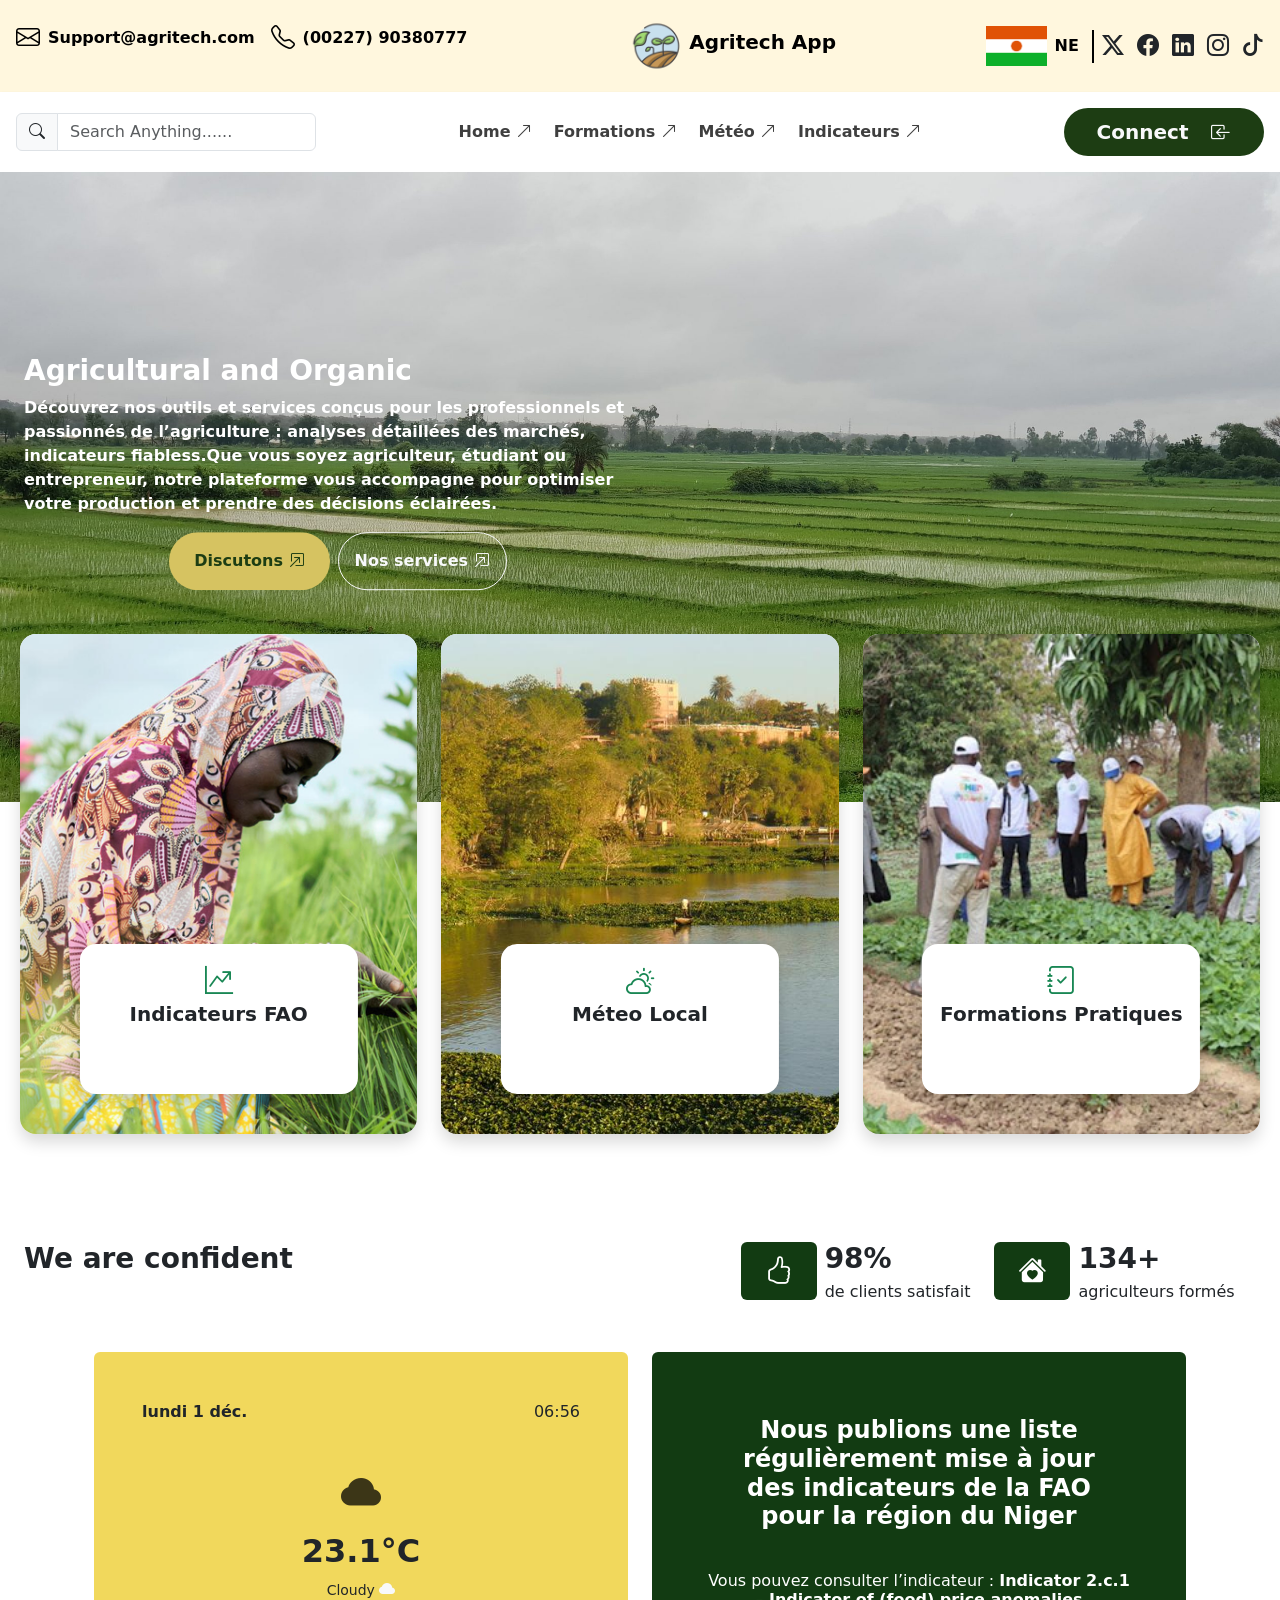
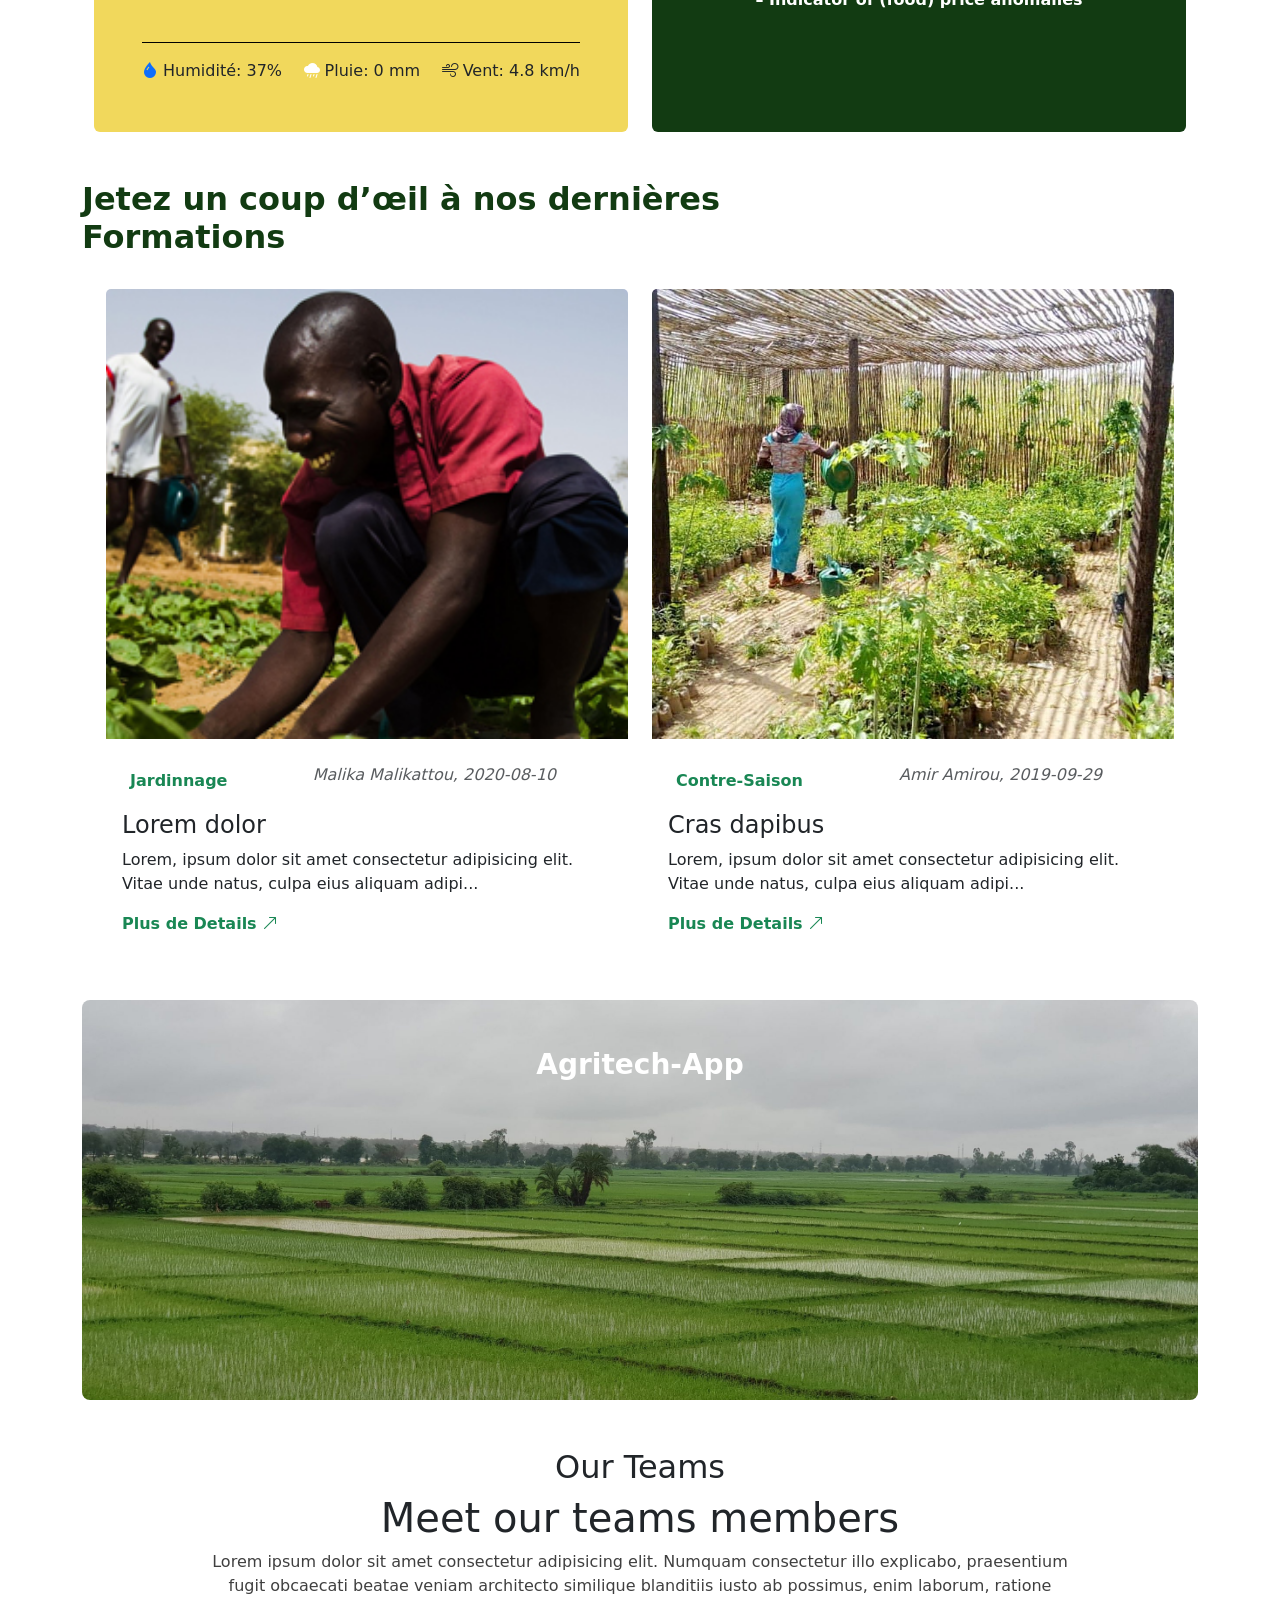
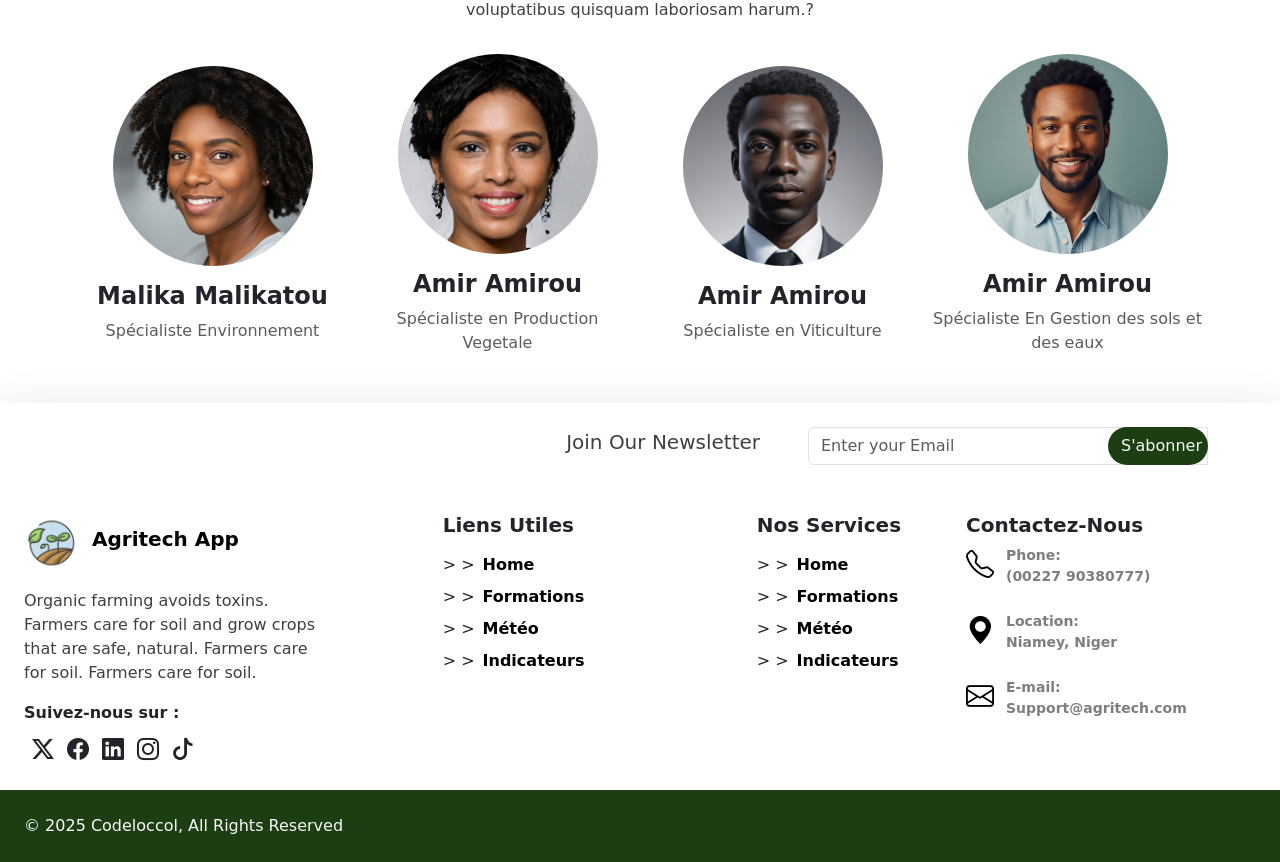
==== commit a1f88e6c: "correction" ====
--- a/index.html
+++ b/index.html
@@ -191,7 +191,7 @@
                         production et prendre des décisions éclairées.
                     </p>
 
-                <div class=" text-end d-flex justify-content-center align-items-center flex-wrap">
+                <div class="col-12 col-md-6 text-end d-flex justify-content-center align-items-center flex-wrap">
                     <button class="btn jaune fw-bolder rounded-5 px-4 p-3 me-2">
                         Discutons <i class="bi bi-box-arrow-in-up-right"></i>
                     </button>
--- a/style.css
+++ b/style.css
@@ -154,7 +154,7 @@
     width: 70%;
     max-height: 150px;
     overflow: hidden;
-    transition: max-height 0.6s ease, transform 0.6s ease, width 0.6s ease, padding 0.6s ease;
+    transition: max-height 2s ease, transform 2s ease, width 2s ease, padding 2s ease;
     background-color: rgba(255, 255, 255, 0.95);
     padding: 10px;
     border-radius: 1rem;
@@ -170,8 +170,17 @@
     opacity: 0;
     transition: opacity 0.3s ease 0.2s;
 }
-
-.white-card .hoverlay {
+.img-hover {
+    transition: transform 1s ease, opacity 1s ease;
+}
+
+.clohoverlay:hover .img-hover {
+    transform: scale(1.1);
+    opacity: 0.8;
+}
+
+
+.clohoverlay .hoverlay {
     opacity: 0;
     transition: opacity 0.3s ease 0.2s;
 }
